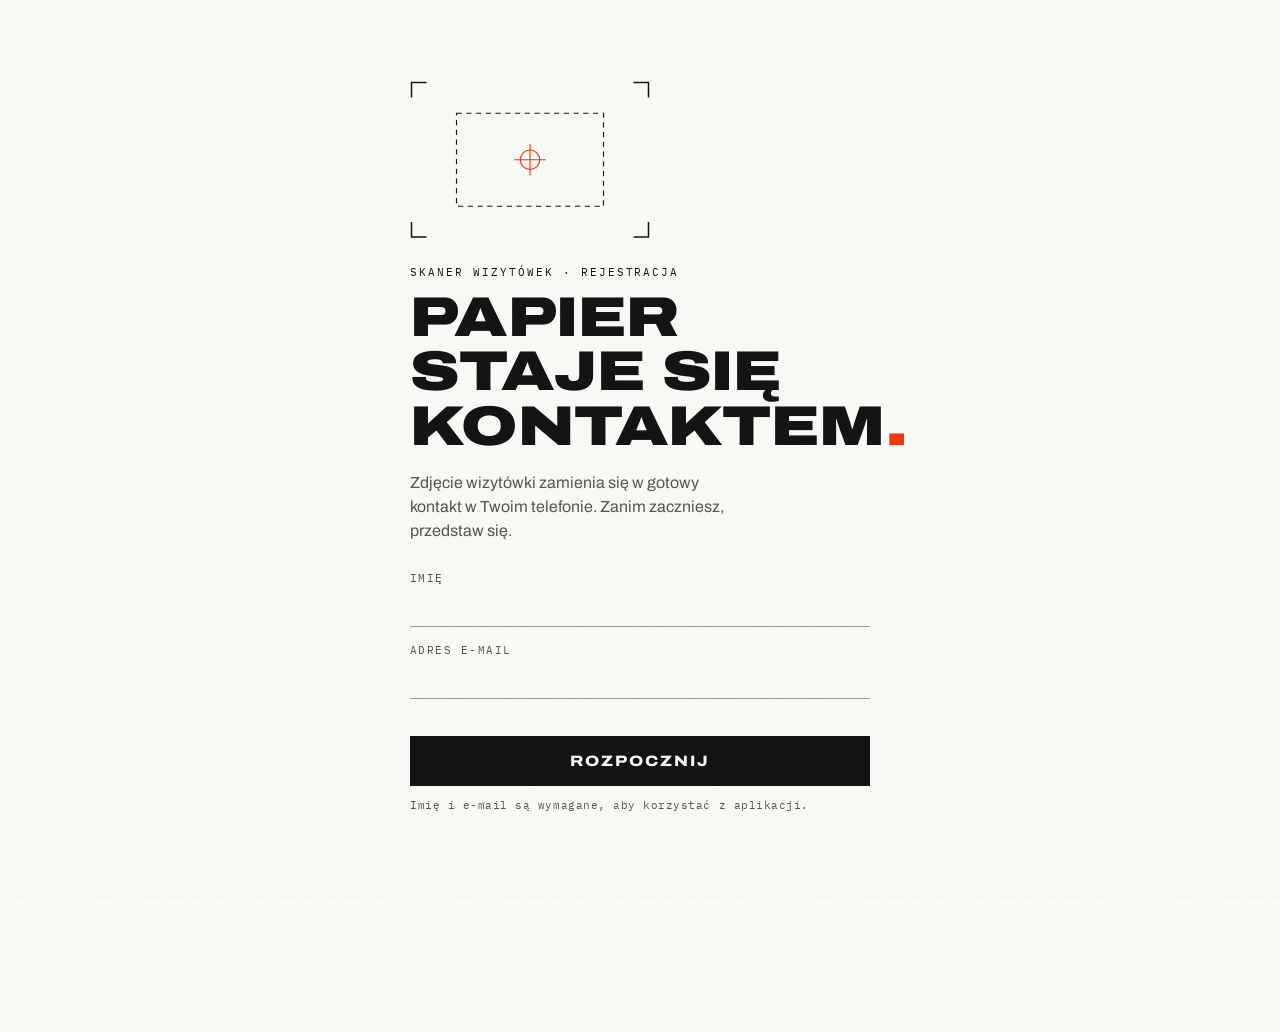
==== index.html @ 5fd6d6c7 "Fix wdrożenia: aplikacja w katalogu głównym repo (zero-config Vercel) Vercel wdrażał root repo, a in" ====
<!doctype html>
<html lang="pl">
<head>
<meta charset="utf-8">
<meta name="viewport" content="width=device-width, initial-scale=1, viewport-fit=cover">
<meta name="color-scheme" content="light">
<meta name="theme-color" content="#FAFAF7">
<title>Skaner Wizytówek</title>
<link rel="manifest" href="manifest.webmanifest">
<link rel="icon" href="logo.svg" type="image/svg+xml">
<link rel="icon" href="icons/icon-192.png" type="image/png">
<link rel="apple-touch-icon" href="icons/apple-touch-icon.png">
<link rel="preload" href="fonts/archivo-100_900-latin.woff2" as="font" type="font/woff2" crossorigin>
<link rel="preload" href="fonts/ibmplexmono-400-latin.woff2" as="font" type="font/woff2" crossorigin>
<link rel="stylesheet" href="fonts.css">
<link rel="stylesheet" href="style.css">
</head>
<body>

<!-- ================= BRAMKA: REJESTRACJA UŻYTKOWNIKA ================= -->
<section id="viewGate" class="gate hidden" aria-label="Rejestracja">
  <div class="gate-inner">
    <svg class="viewfinder pulse" viewBox="0 0 320 210" aria-hidden="true">
      <!-- crop marks w rogach -->
      <path d="M2 22 V2 H22 M298 2 H318 V22 M318 188 V208 H298 M22 208 H2 V188" fill="none" stroke="#101010" stroke-width="2"/>
      <!-- zarys wizytówki ISO 85.6:54 -->
      <rect x="62" y="43" width="196" height="124" fill="none" stroke="#101010" stroke-width="1.5" stroke-dasharray="7 6"/>
      <!-- paser (registration mark) -->
      <circle cx="160" cy="105" r="13" fill="none" stroke="#F2330D" stroke-width="1.5"/>
      <path d="M160 84 V126 M139 105 H181" stroke="#F2330D" stroke-width="1.5"/>
    </svg>

    <p class="kicker">Skaner wizytówek · rejestracja</p>
    <h1 class="gate-title">Papier<br>staje się<br>kontaktem<span class="dot">.</span></h1>
    <p class="gate-sub">Zdjęcie wizytówki zamienia się w gotowy kontakt w Twoim telefonie. Zanim zaczniesz, przedstaw się.</p>

    <form id="gateForm" novalidate>
      <label>Imię
        <input name="imie" autocomplete="given-name" required>
      </label>
      <label>Adres e-mail
        <input name="email" type="email" autocomplete="email" inputmode="email" required>
      </label>
      <p id="gateError" class="field-error" role="alert"></p>
      <button type="submit" class="btn-bar">Rozpocznij</button>
      <p class="footnote">Imię i e-mail są wymagane, aby korzystać z aplikacji.</p>
    </form>
  </div>
</section>

<!-- ================= APLIKACJA ================= -->
<div id="viewApp" class="hidden">

  <header class="masthead">
    <div class="mast-row">
      <h1 class="mast-title">Kontakty</h1>
      <button id="btnSettings" class="btn-icon" title="Ustawienia" aria-label="Ustawienia">
        <svg viewBox="0 0 24 24" fill="none" stroke="currentColor" stroke-width="1.7" aria-hidden="true">
          <path d="M4 7h10M18 7h2M4 12h4M12 12h8M4 17h13M20 17h0"/>
          <circle cx="16" cy="7" r="2"/><circle cx="10" cy="12" r="2"/><circle cx="18.5" cy="17" r="2"/>
        </svg>
      </button>
    </div>
    <p class="mast-metrics"><span id="contactCount">N° 000</span> pozycji · <span id="userLabel"></span></p>
    <div class="rule-double" aria-hidden="true"></div>
  </header>

  <main>
    <section id="viewList" aria-label="Lista kontaktów">
      <div class="search-row">
        <svg viewBox="0 0 24 24" fill="none" stroke="currentColor" stroke-width="1.7" aria-hidden="true">
          <circle cx="11" cy="11" r="7"/><path d="M21 21l-4.5-4.5"/>
        </svg>
        <input id="search" type="search" placeholder="Szukaj: nazwisko, firma, telefon" autocomplete="off">
      </div>

      <div class="export-row">
        <button id="btnExportCsv" class="btn-text">Eksport CSV ↓</button>
        <span class="sep" aria-hidden="true">/</span>
        <button id="btnExportVcfAll" class="btn-text">Wszystkie .vcf ↓</button>
      </div>

      <div id="emptyState" class="empty hidden">
        <svg class="viewfinder pulse" viewBox="0 0 320 210" aria-hidden="true">
          <path d="M2 22 V2 H22 M298 2 H318 V22 M318 188 V208 H298 M22 208 H2 V188" fill="none" stroke="#101010" stroke-width="2"/>
          <rect x="62" y="43" width="196" height="124" fill="none" stroke="#101010" stroke-width="1.5" stroke-dasharray="7 6"/>
          <circle cx="160" cy="105" r="13" fill="none" stroke="#F2330D" stroke-width="1.5"/>
          <path d="M160 84 V126 M139 105 H181" stroke="#F2330D" stroke-width="1.5"/>
        </svg>
        <h2 class="empty-title">Kartoteka jest pusta</h2>
        <p class="empty-sub">Zrób zdjęcie pierwszej wizytówki, a dane wpiszą się same.</p>
        <p class="empty-cue">↓ Skanuj wizytówkę</p>
      </div>

      <ol id="contactList" class="rows"></ol>
    </section>
  </main>

  <!-- BELKA SKANUJ -->
  <label id="scanBar" class="scanbar" for="fileInput">
    <span class="scanline" aria-hidden="true"></span>
    <svg viewBox="0 0 24 24" fill="none" stroke="currentColor" stroke-width="1.7" aria-hidden="true">
      <path d="M4 8V6a2 2 0 0 1 2-2h2M16 4h2a2 2 0 0 1 2 2v2M20 16v2a2 2 0 0 1-2 2h-2M8 20H6a2 2 0 0 1-2-2v-2"/>
      <circle cx="12" cy="12" r="3.5"/>
    </svg>
    <span id="scanLabel">Skanuj wizytówkę</span>
  </label>
  <input id="fileInput" type="file" accept="image/*" capture="environment" hidden>

</div>

<!-- MODAL: przetwarzanie -->
<div id="modalBusy" class="modal hidden" role="dialog" aria-modal="true">
  <div class="sheet sheet-busy">
    <div class="busy-strip" aria-hidden="true"></div>
    <p id="busyText" class="busy-label">Odczyt danych…</p>
  </div>
</div>

<!-- MODAL: korekta / edycja -->
<div id="modalEdit" class="modal hidden" role="dialog" aria-modal="true">
  <div class="sheet">
    <div class="sheet-head">
      <div>
        <h2 id="editTitle" class="sheet-title">Korekta</h2>
        <p class="sheet-sub">Sprawdź dane przed zapisem</p>
      </div>
      <button class="btn-icon" data-close="modalEdit" aria-label="Zamknij">
        <svg viewBox="0 0 24 24" fill="none" stroke="currentColor" stroke-width="1.7"><path d="M6 6l12 12M18 6L6 18"/></svg>
      </button>
    </div>
    <img id="editPhoto" class="edit-photo hidden" alt="Zdjęcie wizytówki">
    <form id="editForm" autocomplete="off">
      <fieldset>
        <legend>01 · Osoba</legend>
        <div class="grid2">
          <label>Imię <input name="imie"></label>
          <label>Nazwisko <input name="nazwisko"></label>
        </div>
        <label>Stanowisko <input name="stanowisko"></label>
      </fieldset>
      <fieldset>
        <legend>02 · Firma</legend>
        <label>Nazwa firmy <input name="firma"></label>
        <label>NIP <input name="nip" inputmode="numeric"></label>
      </fieldset>
      <fieldset>
        <legend>03 · Kontakt</legend>
        <label>Telefony (każdy w nowej linii) <textarea name="telefony" rows="2"></textarea></label>
        <label>E-maile (każdy w nowej linii) <textarea name="emaile" rows="2"></textarea></label>
        <label>Strony WWW <textarea name="www" rows="1"></textarea></label>
        <label>Ulica i numer <input name="ulica"></label>
        <div class="grid2">
          <label>Kod pocztowy <input name="kod_pocztowy"></label>
          <label>Miasto <input name="miasto"></label>
        </div>
        <label>Kraj <input name="kraj"></label>
      </fieldset>
      <fieldset>
        <legend>04 · Notatki</legend>
        <label>Notatki <textarea name="notatki" rows="2"></textarea></label>
      </fieldset>
      <div class="sheet-actions">
        <button type="button" class="btn-text" data-close="modalEdit">Anuluj</button>
        <button type="submit" class="btn-bar">Zapisz kontakt</button>
      </div>
    </form>
  </div>
</div>

<!-- MODAL: ustawienia -->
<div id="modalSettings" class="modal hidden" role="dialog" aria-modal="true">
  <div class="sheet">
    <div class="sheet-head">
      <div>
        <h2 class="sheet-title">Ustawienia</h2>
        <p class="sheet-sub">Silnik odczytu i konto</p>
      </div>
      <button class="btn-icon" data-close="modalSettings" aria-label="Zamknij">
        <svg viewBox="0 0 24 24" fill="none" stroke="currentColor" stroke-width="1.7"><path d="M6 6l12 12M18 6L6 18"/></svg>
      </button>
    </div>
    <form id="settingsForm">
      <fieldset>
        <legend>Użytkownik</legend>
        <p class="user-line"><span id="settingsUser"></span>
          <button type="button" id="btnLogout" class="btn-text danger">Wyloguj</button>
        </p>
      </fieldset>
      <fieldset>
        <legend>Silnik odczytu</legend>
        <label>Tryb
          <select name="mode">
            <option value="proxy">Serwer aplikacji (zalecany, klucz na serwerze)</option>
            <option value="direct">Własny klucz API w tej przeglądarce</option>
          </select>
        </label>
        <div id="rowPin">
          <label>PIN dostępu (jeśli serwer go wymaga) <input name="pin" type="password" placeholder="opcjonalny"></label>
        </div>
        <div id="rowKey" class="hidden">
          <label>Klucz API Anthropic <input name="apiKey" type="password" placeholder="sk-ant-…"></label>
          <p class="footnote warn">Klucz zapisuje się tylko w tej przeglądarce. Używaj wyłącznie osobistego klucza z limitem wydatków.</p>
        </div>
        <label>Model
          <select name="model">
            <option value="claude-opus-4-8">Claude Opus 4.8 · najdokładniejszy · ~8 gr/skan</option>
            <option value="claude-sonnet-5">Claude Sonnet 5 · szybki · ~4 gr/skan</option>
            <option value="claude-haiku-4-5">Claude Haiku 4.5 · najtańszy · ~2 gr/skan</option>
          </select>
        </label>
      </fieldset>
      <div class="sheet-actions">
        <button type="button" id="btnTestConn" class="btn-text">Testuj połączenie</button>
        <button type="submit" class="btn-bar">Zapisz</button>
      </div>
      <p id="connStatus" class="footnote"></p>
    </form>
  </div>
</div>

<div id="toast" class="toast hidden"></div>

<script src="app.js"></script>
</body>
</html>
---- fonts.css ----
/* Fonty self-hostowane (Google Fonts, licencja OFL). Wygenerowane automatycznie. */
/* latin-ext */
@font-face {
  font-family: 'Archivo';
  font-style: normal;
  font-weight: 100 900;
  font-stretch: 62% 125%;
  font-display: swap;
  src: url(fonts/archivo-100_900-latin-ext.woff2) format('woff2');
  unicode-range: U+0100-02BA, U+02BD-02C5, U+02C7-02CC, U+02CE-02D7, U+02DD-02FF, U+0304, U+0308, U+0329, U+1D00-1DBF, U+1E00-1E9F, U+1EF2-1EFF, U+2020, U+20A0-20AB, U+20AD-20C0, U+2113, U+2C60-2C7F, U+A720-A7FF;
}
/* latin */
@font-face {
  font-family: 'Archivo';
  font-style: normal;
  font-weight: 100 900;
  font-stretch: 62% 125%;
  font-display: swap;
  src: url(fonts/archivo-100_900-latin.woff2) format('woff2');
  unicode-range: U+0000-00FF, U+0131, U+0152-0153, U+02BB-02BC, U+02C6, U+02DA, U+02DC, U+0304, U+0308, U+0329, U+2000-206F, U+20AC, U+2122, U+2191, U+2193, U+2212, U+2215, U+FEFF, U+FFFD;
}
/* latin-ext */
@font-face {
  font-family: 'IBM Plex Mono';
  font-style: normal;
  font-weight: 400;
  font-display: swap;
  src: url(fonts/ibmplexmono-400-latin-ext.woff2) format('woff2');
  unicode-range: U+0100-02BA, U+02BD-02C5, U+02C7-02CC, U+02CE-02D7, U+02DD-02FF, U+0304, U+0308, U+0329, U+1D00-1DBF, U+1E00-1E9F, U+1EF2-1EFF, U+2020, U+20A0-20AB, U+20AD-20C0, U+2113, U+2C60-2C7F, U+A720-A7FF;
}
/* latin */
@font-face {
  font-family: 'IBM Plex Mono';
  font-style: normal;
  font-weight: 400;
  font-display: swap;
  src: url(fonts/ibmplexmono-400-latin.woff2) format('woff2');
  unicode-range: U+0000-00FF, U+0131, U+0152-0153, U+02BB-02BC, U+02C6, U+02DA, U+02DC, U+0304, U+0308, U+0329, U+2000-206F, U+20AC, U+2122, U+2191, U+2193, U+2212, U+2215, U+FEFF, U+FFFD;
}
/* latin-ext */
@font-face {
  font-family: 'IBM Plex Mono';
  font-style: normal;
  font-weight: 500;
  font-display: swap;
  src: url(fonts/ibmplexmono-500-latin-ext.woff2) format('woff2');
  unicode-range: U+0100-02BA, U+02BD-02C5, U+02C7-02CC, U+02CE-02D7, U+02DD-02FF, U+0304, U+0308, U+0329, U+1D00-1DBF, U+1E00-1E9F, U+1EF2-1EFF, U+2020, U+20A0-20AB, U+20AD-20C0, U+2113, U+2C60-2C7F, U+A720-A7FF;
}
/* latin */
@font-face {
  font-family: 'IBM Plex Mono';
  font-style: normal;
  font-weight: 500;
  font-display: swap;
  src: url(fonts/ibmplexmono-500-latin.woff2) format('woff2');
  unicode-range: U+0000-00FF, U+0131, U+0152-0153, U+02BB-02BC, U+02C6, U+02DA, U+02DC, U+0304, U+0308, U+0329, U+2000-206F, U+20AC, U+2122, U+2191, U+2193, U+2212, U+2215, U+FEFF, U+FFFD;
}
---- style.css ----
/* ============================================================
   SKANER WIZYTÓWEK — kierunek "AKCYDENS"
   Szwajcarska precyzja arkusza drukarskiego: papierowa biel,
   czarny tusz, jedna sygnałowa czerwień vermilion.

   KONTRAKT CZERWIENI (WCAG): #F2330D wolno używać WYŁĄCZNIE do
   elementów graficznych i napisów >= 18 px bold. Każdy drobny
   czerwony tekst używa ciemnego #C7280A. Nie łamać.
   ============================================================ */

:root {
  color-scheme: light;
  --paper: #FAFAF7;   /* tło arkusza */
  --sheet: #FFFFFF;   /* modale, karty */
  --ink: #101010;     /* tusz: tekst, linie, belka */
  --ink-2: #55534E;   /* tusz rozcieńczony: metadane, placeholdery */
  --hair: rgba(16, 16, 16, 0.18);  /* separatory listy */
  --verm: #F2330D;      /* akcent graficzny */
  --verm-dark: #C7280A; /* czerwony tekst drobny */
  --ease-sheet: cubic-bezier(0.22, 1, 0.36, 1);
}

* { box-sizing: border-box; }
html, body { margin: 0; padding: 0; }

body {
  background: var(--paper);
  color: var(--ink);
  font-family: 'Archivo', system-ui, sans-serif;
  font-weight: 400;
  font-size: 16px;
  line-height: 1.5;
  min-height: 100dvh;
  padding-bottom: 132px;
  -webkit-font-smoothing: antialiased;
}

/* Ziarno papieru — jeden fixed pseudo-element, nigdy na kartach */
body::after {
  content: '';
  position: fixed; inset: 0;
  pointer-events: none; z-index: 200;
  opacity: 0.05;
  background-image: url("data:image/svg+xml,%3Csvg xmlns='http://www.w3.org/2000/svg' width='180' height='180'%3E%3Cfilter id='n'%3E%3CfeTurbulence type='fractalNoise' baseFrequency='0.85' numOctaves='2'/%3E%3C/filter%3E%3Crect width='180' height='180' filter='url(%23n)'/%3E%3C/svg%3E");
}

/* ---------- Typografia narzędziowa ---------- */
.kicker, .mast-metrics, .export-row, .footnote, .empty-cue,
.rows .row-no, .rows .row-data, legend, label, .busy-label, .toast, .user-line {
  font-family: 'IBM Plex Mono', monospace;
}

.kicker {
  font-size: 11px; letter-spacing: 0.18em; text-transform: uppercase;
  color: var(--ink); margin: 0 0 10px;
}

h1, h2 { margin: 0; }

/* ---------- Masthead ---------- */
.masthead {
  padding: calc(18px + env(safe-area-inset-top)) 20px 0;
  max-width: 680px; margin: 0 auto;
}
.mast-row { display: flex; align-items: baseline; justify-content: space-between; }
.mast-title {
  font-weight: 900; font-stretch: 125%;
  text-transform: uppercase; letter-spacing: 0.015em;
  font-size: clamp(34px, 9vw, 46px); line-height: 1.02;
}
.mast-metrics {
  margin: 8px 0 12px;
  font-size: 11px; letter-spacing: 0.1em; text-transform: uppercase;
  color: var(--ink-2);
}
.mast-metrics #contactCount { color: var(--ink); }

.rule-double { border-top: 1px solid var(--ink); position: relative; }
.rule-double::after {
  content: ''; position: absolute; left: 0; right: 0; top: 3px;
  border-top: 1px solid var(--ink);
}

main { max-width: 680px; margin: 0 auto; padding: 0 20px; }

/* ---------- Wyszukiwarka ---------- */
.search-row {
  display: flex; align-items: center; gap: 10px;
  padding: 18px 0 10px; position: relative;
}
.search-row svg { width: 19px; height: 19px; flex: none; color: var(--ink); }
.search-row input {
  flex: 1; border: 0; background: transparent; outline: none;
  font: 500 16px 'Archivo', sans-serif; color: var(--ink);
  padding: 4px 0;
}
.search-row input::placeholder { color: var(--ink-2); font-weight: 400; }
.search-row::after {
  content: ''; position: absolute; left: 0; right: 0; bottom: 0;
  border-bottom: 1px solid var(--ink);
  transition: border-color .15s;
}
.search-row:focus-within::after { border-bottom: 2px solid var(--verm); }

/* ---------- Eksporty ---------- */
.export-row {
  display: flex; align-items: center; gap: 12px;
  padding: 12px 0 4px;
  font-size: 11px; letter-spacing: 0.12em; text-transform: uppercase;
}
.export-row .sep { color: var(--ink-2); }

.btn-text {
  border: 0; background: none; padding: 4px 0; cursor: pointer;
  font: 500 11px 'IBM Plex Mono', monospace;
  letter-spacing: 0.12em; text-transform: uppercase;
  color: var(--ink);
  text-decoration: underline; text-underline-offset: 4px; text-decoration-thickness: 1px;
}
.btn-text:hover { text-decoration-thickness: 2px; }
.btn-text.danger { color: var(--verm-dark); }

.btn-icon {
  border: 1px solid var(--ink); background: transparent; color: var(--ink);
  width: 40px; height: 40px; cursor: pointer; padding: 9px;
  display: inline-flex; align-items: center; justify-content: center;
  transition: background .12s, color .12s;
}
.btn-icon:hover { background: var(--ink); color: var(--paper); }
.btn-icon svg { width: 100%; height: 100%; }

/* ---------- Lista kontaktów ---------- */
.rows { list-style: none; margin: 6px 0 0; padding: 0; }
.row {
  display: grid;
  grid-template-columns: auto auto 1fr;
  grid-template-areas: "no thumb body" "no thumb actions";
  column-gap: 14px; row-gap: 8px;
  min-height: 72px; padding: 16px 0;
  border-bottom: 1px solid var(--hair);
  animation: row-in .24s var(--ease-sheet) both;
}
.row:nth-child(1) { animation-delay: 0ms; }
.row:nth-child(2) { animation-delay: 40ms; }
.row:nth-child(3) { animation-delay: 80ms; }
.row:nth-child(4) { animation-delay: 120ms; }
.row:nth-child(5) { animation-delay: 160ms; }
.row:nth-child(n+6) { animation-delay: 200ms; }
@keyframes row-in { from { opacity: 0; transform: translateY(10px); } to { opacity: 1; transform: none; } }

.row-no {
  grid-area: no; align-self: start;
  font-size: 10px; letter-spacing: 0.08em; color: var(--ink-2);
  padding-top: 3px; font-variant-numeric: tabular-nums;
}
.row-thumb {
  grid-area: thumb;
  width: 64px; height: 41px; object-fit: cover;
  background: var(--sheet);
  border: 1px solid var(--ink); padding: 3px; /* passe-partout */
}
.row-thumb.placeholder {
  display: flex; align-items: center; justify-content: center;
}
.row-thumb.placeholder svg { width: 22px; height: 22px; color: var(--ink-2); }
.row-body { grid-area: body; min-width: 0; }
.row-name {
  font-weight: 600; font-size: 17px; line-height: 1.25;
  overflow-wrap: anywhere;
}
.row-meta { color: var(--ink-2); font-size: 13.5px; overflow-wrap: anywhere; }
.row-data {
  color: var(--ink-2); font-size: 11px; letter-spacing: 0.02em;
  margin-top: 2px; overflow-wrap: anywhere;
}
.row-actions { grid-area: actions; display: flex; align-items: center; gap: 16px; }

.btn-chip {
  border: 1px solid var(--ink); background: var(--ink); color: var(--paper);
  font: 600 10.5px 'IBM Plex Mono', monospace;
  letter-spacing: 0.1em; text-transform: uppercase;
  padding: 7px 12px; cursor: pointer;
  transition: background .12s, color .12s;
}
.btn-chip:hover { background: transparent; color: var(--ink); }
.btn-chip:active { transform: translateY(1px); }

/* ---------- Stan pusty ---------- */
.empty { text-align: center; padding: 42px 10px 20px; }
.viewfinder { width: min(300px, 82vw); display: block; margin: 0 auto 8px; }
.pulse { animation: vf-pulse 2s ease-in-out infinite; }
@keyframes vf-pulse { 0%, 100% { transform: scale(1); } 50% { transform: scale(1.02); } }
.empty-title {
  font-weight: 900; font-stretch: 125%; text-transform: uppercase;
  font-size: clamp(21px, 6vw, 26px); letter-spacing: 0.01em; margin: 10px 0 6px;
}
.empty-sub { color: var(--ink-2); margin: 0 auto; max-width: 300px; }
.empty-cue {
  margin-top: 22px; font-size: 11px; letter-spacing: 0.16em;
  text-transform: uppercase; color: var(--verm-dark);
}

/* ---------- Belka SKANUJ ---------- */
.scanbar {
  position: fixed; left: 0; right: 0; bottom: 0; z-index: 60;
  display: flex; align-items: center; justify-content: center; gap: 12px;
  background: var(--ink); color: var(--paper);
  border-top: 3px solid var(--verm);
  min-height: 66px;
  padding: 14px 20px calc(14px + env(safe-area-inset-bottom));
  cursor: pointer; user-select: none;
  font-weight: 800; font-stretch: 118%;
  font-size: 17px; letter-spacing: 0.14em; text-transform: uppercase;
  overflow: hidden;
}
.scanbar:active { filter: brightness(1.25); }
.scanbar svg { width: 24px; height: 24px; flex: none; }
.scanbar .scanline {
  position: absolute; top: 0; bottom: 0; width: 2px;
  background: var(--verm);
  left: -3%; opacity: 0;
}
.scanbar.busy { pointer-events: none; }
.scanbar.busy .scanline { opacity: 1; animation: sweep 1.2s linear infinite; }
@keyframes sweep { from { left: -3%; } to { left: 103%; } }

/* ---------- Bramka rejestracji ---------- */
.gate {
  min-height: 100dvh; display: flex; align-items: center;
  padding: calc(24px + env(safe-area-inset-top)) 24px calc(30px + env(safe-area-inset-bottom));
}
.gate-inner { max-width: 460px; margin: 0 auto; width: 100%; }
.gate .viewfinder { width: min(240px, 62vw); margin: 0 0 26px; }
.gate-title {
  font-weight: 900; font-stretch: 125%; text-transform: uppercase;
  font-size: clamp(34px, 10.2vw, 56px); line-height: 0.98; letter-spacing: 0.005em;
  margin: 0 0 16px;
}
.gate-title .dot { color: var(--verm); }
.gate-sub { color: var(--ink-2); margin: 0 0 28px; max-width: 340px; }

/* ---------- Formularze ---------- */
label {
  display: block; margin-bottom: 16px;
  font-size: 10.5px; letter-spacing: 0.14em; text-transform: uppercase;
  color: var(--ink-2);
}
input, textarea, select {
  display: block; width: 100%; margin-top: 6px;
  border: 0; border-bottom: 1px solid rgba(16,16,16,0.4);
  background: transparent; border-radius: 0;
  padding: 8px 0; outline: none;
  font: 500 16px 'Archivo', sans-serif; color: var(--ink);
  letter-spacing: normal; text-transform: none;
  transition: border-color .15s;
}
input:focus, textarea:focus, select:focus {
  border-bottom: 2px solid var(--verm);
  margin-bottom: -1px; /* bez skoku layoutu */
}
textarea { resize: vertical; line-height: 1.45; }
select { appearance: none; -webkit-appearance: none; cursor: pointer;
  background-image: url("data:image/svg+xml,%3Csvg xmlns='http://www.w3.org/2000/svg' width='12' height='8'%3E%3Cpath d='M1 1l5 5 5-5' fill='none' stroke='%23101010' stroke-width='1.7'/%3E%3C/svg%3E");
  background-repeat: no-repeat; background-position: right 2px center; padding-right: 20px;
}

fieldset { border: 0; margin: 0 0 8px; padding: 0; min-width: 0; }
legend {
  display: flex; align-items: center; gap: 12px; width: 100%;
  padding: 14px 0 12px;
  font-size: 10px; letter-spacing: 0.16em; text-transform: uppercase;
  color: var(--ink);
}
legend::after { content: ''; flex: 1; border-top: 1px solid var(--ink); }

.grid2 { display: grid; grid-template-columns: 1fr 1fr; gap: 0 18px; }

.field-error {
  min-height: 1em; margin: 0 0 10px;
  font-size: 11px; letter-spacing: 0.06em; text-transform: uppercase;
  color: var(--verm-dark);
}
.footnote { font-size: 10.5px; letter-spacing: 0.05em; color: var(--ink-2); margin: 12px 0 0; }
.footnote.warn { color: var(--verm-dark); }
.user-line {
  display: flex; align-items: center; justify-content: space-between; gap: 12px;
  margin: 0 0 8px; font-size: 12px; letter-spacing: 0.04em; color: var(--ink);
  overflow-wrap: anywhere;
}

/* ---------- Przyciski główne ---------- */
.btn-bar {
  display: block; width: 100%;
  border: 1px solid var(--ink); background: var(--ink); color: var(--paper);
  padding: 16px 20px; cursor: pointer;
  font-family: 'Archivo', sans-serif;
  font-weight: 800; font-stretch: 118%; font-size: 15px;
  letter-spacing: 0.14em; text-transform: uppercase;
  transition: filter .12s;
}
.btn-bar:hover { filter: brightness(1.3); }
.btn-bar:active { transform: translateY(1px); }

/* ---------- Modale (arkusze) ---------- */
.modal {
  position: fixed; inset: 0; z-index: 80;
  background: rgba(16, 16, 16, 0.42);
  display: flex; align-items: flex-end; justify-content: center;
}
.sheet {
  background: var(--sheet);
  border: 1px solid var(--ink);
  width: 100%; max-width: 620px; max-height: 92dvh; overflow-y: auto;
  padding: 22px 22px calc(22px + env(safe-area-inset-bottom));
  animation: sheet-in .32s var(--ease-sheet);
  /* crop marks w rogach (8 gradientów) */
  background-image:
    linear-gradient(var(--ink), var(--ink)), linear-gradient(var(--ink), var(--ink)),
    linear-gradient(var(--ink), var(--ink)), linear-gradient(var(--ink), var(--ink)),
    linear-gradient(var(--ink), var(--ink)), linear-gradient(var(--ink), var(--ink)),
    linear-gradient(var(--ink), var(--ink)), linear-gradient(var(--ink), var(--ink));
  background-repeat: no-repeat;
  background-size: 14px 1px, 1px 14px, 14px 1px, 1px 14px, 14px 1px, 1px 14px, 14px 1px, 1px 14px;
  background-position:
    left 6px top 6px, left 6px top 6px,
    right 6px top 6px, right 6px top 6px,
    left 6px bottom 6px, left 6px bottom 6px,
    right 6px bottom 6px, right 6px bottom 6px;
}
@keyframes sheet-in { from { transform: translateY(48px); opacity: 0.4; } to { transform: none; opacity: 1; } }
@media (min-width: 700px) {
  .modal { align-items: center; padding: 24px; }
}

.sheet-head {
  display: flex; align-items: flex-start; justify-content: space-between;
  gap: 14px; margin-bottom: 16px;
}
.sheet-title {
  font-weight: 900; font-stretch: 125%; text-transform: uppercase;
  font-size: clamp(24px, 7vw, 30px); line-height: 1.05;
}
.sheet-sub {
  margin: 4px 0 0; font-family: 'IBM Plex Mono', monospace;
  font-size: 10.5px; letter-spacing: 0.12em; text-transform: uppercase;
  color: var(--ink-2);
}
.sheet-actions {
  display: flex; align-items: center; justify-content: space-between; gap: 16px;
  margin-top: 18px;
}
.sheet-actions .btn-bar { width: auto; flex: 1; max-width: 300px; }

.edit-photo {
  width: 100%; max-height: 200px; object-fit: contain;
  background: var(--paper); border: 1px solid var(--ink); padding: 4px;
  margin-bottom: 6px;
}

/* ---------- Przetwarzanie ---------- */
.sheet-busy {
  max-width: 340px; text-align: center; padding: 34px 26px;
  align-self: center; margin: 0 20px;
}
.busy-strip {
  height: 3px; background: rgba(16,16,16,0.12);
  position: relative; overflow: hidden; margin-bottom: 20px;
}
.busy-strip::after {
  content: ''; position: absolute; top: 0; bottom: 0; width: 34%;
  background: var(--verm);
  animation: strip 1.1s linear infinite;
}
@keyframes strip { from { left: -34%; } to { left: 100%; } }
.busy-label {
  margin: 0; font-size: 12px; letter-spacing: 0.16em; text-transform: uppercase;
}

/* ---------- Toast (NAD belką SKANUJ) ---------- */
.toast {
  position: fixed; left: 16px; right: 16px;
  bottom: calc(94px + env(safe-area-inset-bottom));
  z-index: 90;
  background: var(--ink); color: var(--paper);
  border-left: 3px solid var(--paper);
  padding: 13px 16px;
  font-size: 11px; letter-spacing: 0.08em; text-transform: uppercase;
  max-width: 620px; margin: 0 auto;
  animation: sheet-in .2s var(--ease-sheet);
}
.toast.error { border-left-color: var(--verm); }

/* ---------- Dostępność ---------- */
@media (prefers-reduced-motion: reduce) {
  *, *::before, *::after { animation: none !important; transition: none !important; }
}

.hidden, [hidden] { display: none !important; }
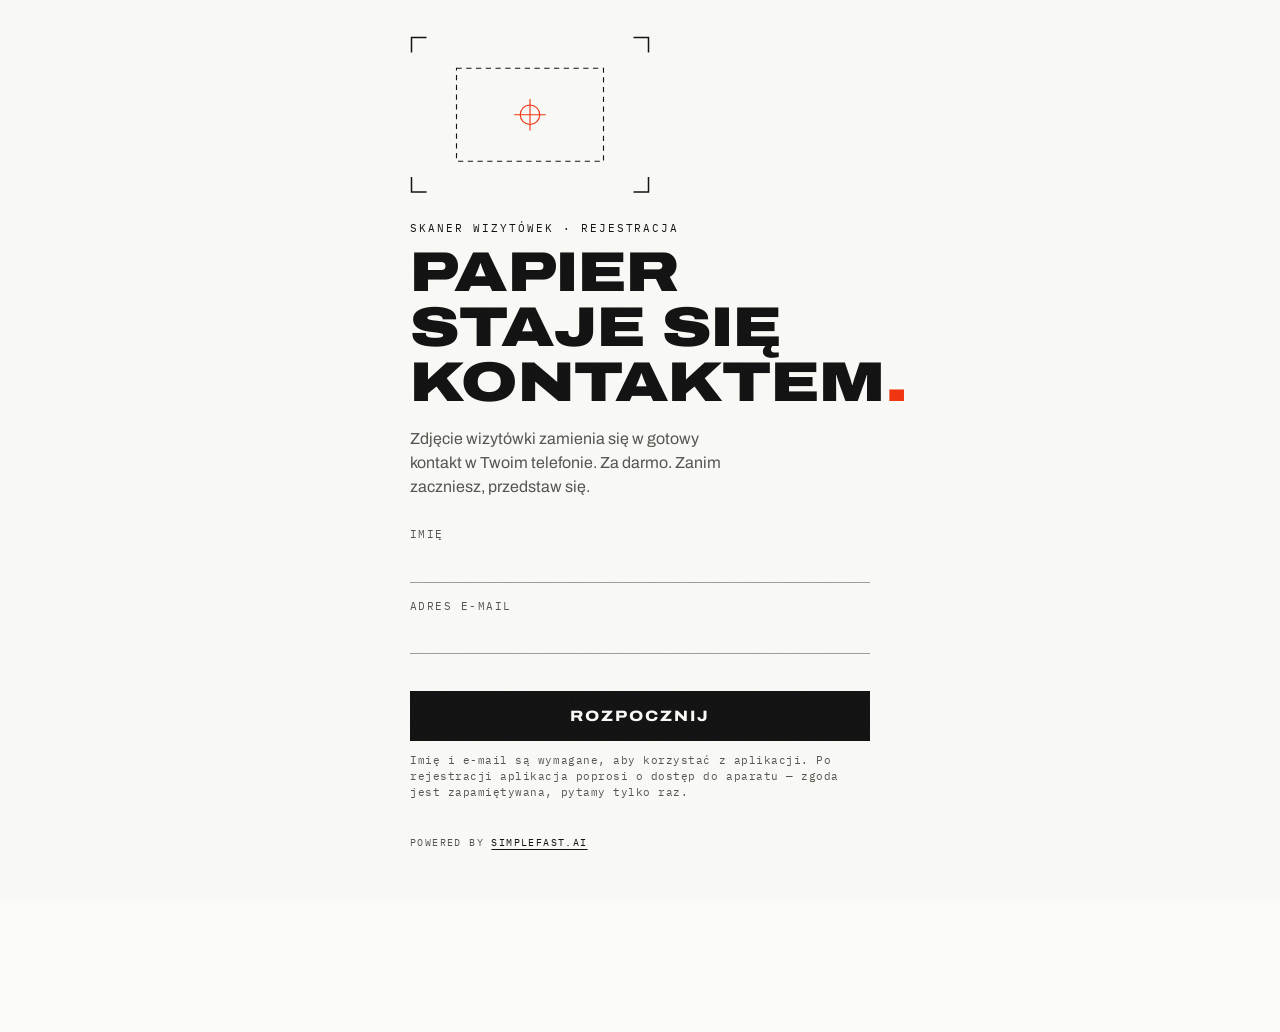
==== commit 8d80d17d: "Skaner z ramka na zywo, instalacja PWA, stopka SimpleFast.AI, uproszczone ustawienia - Aparat na zyw" ====
--- a/index.html
+++ b/index.html
@@ -21,18 +21,15 @@
 <section id="viewGate" class="gate hidden" aria-label="Rejestracja">
   <div class="gate-inner">
     <svg class="viewfinder pulse" viewBox="0 0 320 210" aria-hidden="true">
-      <!-- crop marks w rogach -->
       <path d="M2 22 V2 H22 M298 2 H318 V22 M318 188 V208 H298 M22 208 H2 V188" fill="none" stroke="#101010" stroke-width="2"/>
-      <!-- zarys wizytówki ISO 85.6:54 -->
       <rect x="62" y="43" width="196" height="124" fill="none" stroke="#101010" stroke-width="1.5" stroke-dasharray="7 6"/>
-      <!-- paser (registration mark) -->
       <circle cx="160" cy="105" r="13" fill="none" stroke="#F2330D" stroke-width="1.5"/>
       <path d="M160 84 V126 M139 105 H181" stroke="#F2330D" stroke-width="1.5"/>
     </svg>
 
     <p class="kicker">Skaner wizytówek · rejestracja</p>
     <h1 class="gate-title">Papier<br>staje się<br>kontaktem<span class="dot">.</span></h1>
-    <p class="gate-sub">Zdjęcie wizytówki zamienia się w gotowy kontakt w Twoim telefonie. Zanim zaczniesz, przedstaw się.</p>
+    <p class="gate-sub">Zdjęcie wizytówki zamienia się w gotowy kontakt w Twoim telefonie. Za darmo. Zanim zaczniesz, przedstaw się.</p>
 
     <form id="gateForm" novalidate>
       <label>Imię
@@ -43,8 +40,11 @@
       </label>
       <p id="gateError" class="field-error" role="alert"></p>
       <button type="submit" class="btn-bar">Rozpocznij</button>
-      <p class="footnote">Imię i e-mail są wymagane, aby korzystać z aplikacji.</p>
+      <p class="footnote">Imię i e-mail są wymagane, aby korzystać z aplikacji. Po rejestracji aplikacja
+      poprosi o dostęp do aparatu — zgoda jest zapamiętywana, pytamy tylko raz.</p>
     </form>
+
+    <p class="powered">Powered by <a href="https://simplefast.ai" target="_blank" rel="noopener">SimpleFast.AI</a></p>
   </div>
 </section>
 
@@ -63,6 +63,7 @@
     </div>
     <p class="mast-metrics"><span id="contactCount">N° 000</span> pozycji · <span id="userLabel"></span></p>
     <div class="rule-double" aria-hidden="true"></div>
+    <button id="btnInstallBanner" class="btn-text install-banner hidden">Zainstaluj aplikację na telefonie ↓</button>
   </header>
 
   <main>
@@ -88,25 +89,46 @@
           <path d="M160 84 V126 M139 105 H181" stroke="#F2330D" stroke-width="1.5"/>
         </svg>
         <h2 class="empty-title">Kartoteka jest pusta</h2>
-        <p class="empty-sub">Zrób zdjęcie pierwszej wizytówki, a dane wpiszą się same.</p>
+        <p class="empty-sub">Wyceluj w pierwszą wizytówkę, a dane wpiszą się same.</p>
         <p class="empty-cue">↓ Skanuj wizytówkę</p>
       </div>
 
       <ol id="contactList" class="rows"></ol>
+
+      <p class="powered">Powered by <a href="https://simplefast.ai" target="_blank" rel="noopener">SimpleFast.AI</a></p>
     </section>
   </main>
 
   <!-- BELKA SKANUJ -->
-  <label id="scanBar" class="scanbar" for="fileInput">
+  <button id="scanBar" class="scanbar" type="button">
     <span class="scanline" aria-hidden="true"></span>
     <svg viewBox="0 0 24 24" fill="none" stroke="currentColor" stroke-width="1.7" aria-hidden="true">
       <path d="M4 8V6a2 2 0 0 1 2-2h2M16 4h2a2 2 0 0 1 2 2v2M20 16v2a2 2 0 0 1-2 2h-2M8 20H6a2 2 0 0 1-2-2v-2"/>
       <circle cx="12" cy="12" r="3.5"/>
     </svg>
     <span id="scanLabel">Skanuj wizytówkę</span>
-  </label>
+  </button>
   <input id="fileInput" type="file" accept="image/*" capture="environment" hidden>
 
+</div>
+
+<!-- MODAL: SKANER (aparat na żywo) -->
+<div id="modalScanner" class="modal scanner hidden" role="dialog" aria-modal="true">
+  <div class="scanner-stage">
+    <video id="camVideo" autoplay playsinline muted></video>
+    <div class="scan-guide" aria-hidden="true"></div>
+    <div class="scanner-top">
+      <p class="scanner-hint">Ustaw wizytówkę w ramce</p>
+      <button id="btnScanClose" class="btn-icon light" aria-label="Zamknij">
+        <svg viewBox="0 0 24 24" fill="none" stroke="currentColor" stroke-width="1.7"><path d="M6 6l12 12M18 6L6 18"/></svg>
+      </button>
+    </div>
+    <div class="scanner-controls">
+      <button id="btnGallery" class="btn-text light">Z galerii</button>
+      <button id="btnShutter" aria-label="Zrób zdjęcie"></button>
+      <span class="scanner-spacer" aria-hidden="true"></span>
+    </div>
+  </div>
 </div>
 
 <!-- MODAL: przetwarzanie -->
@@ -174,48 +196,51 @@
     <div class="sheet-head">
       <div>
         <h2 class="sheet-title">Ustawienia</h2>
-        <p class="sheet-sub">Silnik odczytu i konto</p>
+        <p class="sheet-sub">Konto i aplikacja</p>
       </div>
       <button class="btn-icon" data-close="modalSettings" aria-label="Zamknij">
         <svg viewBox="0 0 24 24" fill="none" stroke="currentColor" stroke-width="1.7"><path d="M6 6l12 12M18 6L6 18"/></svg>
       </button>
     </div>
-    <form id="settingsForm">
-      <fieldset>
-        <legend>Użytkownik</legend>
-        <p class="user-line"><span id="settingsUser"></span>
-          <button type="button" id="btnLogout" class="btn-text danger">Wyloguj</button>
-        </p>
-      </fieldset>
-      <fieldset>
-        <legend>Silnik odczytu</legend>
-        <label>Tryb
-          <select name="mode">
-            <option value="proxy">Serwer aplikacji (zalecany, klucz na serwerze)</option>
-            <option value="direct">Własny klucz API w tej przeglądarce</option>
-          </select>
-        </label>
-        <div id="rowPin">
-          <label>PIN dostępu (jeśli serwer go wymaga) <input name="pin" type="password" placeholder="opcjonalny"></label>
-        </div>
-        <div id="rowKey" class="hidden">
-          <label>Klucz API Anthropic <input name="apiKey" type="password" placeholder="sk-ant-…"></label>
-          <p class="footnote warn">Klucz zapisuje się tylko w tej przeglądarce. Używaj wyłącznie osobistego klucza z limitem wydatków.</p>
-        </div>
-        <label>Model
-          <select name="model">
-            <option value="claude-opus-4-8">Claude Opus 4.8 · najdokładniejszy · ~8 gr/skan</option>
-            <option value="claude-sonnet-5">Claude Sonnet 5 · szybki · ~4 gr/skan</option>
-            <option value="claude-haiku-4-5">Claude Haiku 4.5 · najtańszy · ~2 gr/skan</option>
-          </select>
-        </label>
-      </fieldset>
-      <div class="sheet-actions">
-        <button type="button" id="btnTestConn" class="btn-text">Testuj połączenie</button>
-        <button type="submit" class="btn-bar">Zapisz</button>
-      </div>
+    <fieldset>
+      <legend>Użytkownik</legend>
+      <p class="user-line"><span id="settingsUser"></span>
+        <button type="button" id="btnLogout" class="btn-text danger">Wyloguj</button>
+      </p>
+    </fieldset>
+    <fieldset>
+      <legend>Aplikacja</legend>
+      <button type="button" id="btnInstall" class="btn-bar">Zainstaluj na telefonie</button>
+      <p class="footnote">Aplikacja zainstaluje się z ikoną na ekranie głównym i będzie działać jak zwykła apka.</p>
+      <button type="button" id="btnTestConn" class="btn-text">Testuj połączenie z serwerem</button>
       <p id="connStatus" class="footnote"></p>
-    </form>
+    </fieldset>
+    <p class="powered">Powered by <a href="https://simplefast.ai" target="_blank" rel="noopener">SimpleFast.AI</a></p>
+  </div>
+</div>
+
+<!-- MODAL: instrukcja instalacji (iPhone / gdy brak automatycznej) -->
+<div id="modalInstall" class="modal hidden" role="dialog" aria-modal="true">
+  <div class="sheet">
+    <div class="sheet-head">
+      <div>
+        <h2 class="sheet-title">Instalacja</h2>
+        <p class="sheet-sub">Dodaj aplikację do ekranu głównego</p>
+      </div>
+      <button class="btn-icon" data-close="modalInstall" aria-label="Zamknij">
+        <svg viewBox="0 0 24 24" fill="none" stroke="currentColor" stroke-width="1.7"><path d="M6 6l12 12M18 6L6 18"/></svg>
+      </button>
+    </div>
+    <ol class="install-steps" id="installStepsIos">
+      <li>Na dole Safari kliknij przycisk <strong>Udostępnij</strong> (kwadrat ze strzałką w górę).</li>
+      <li>Przewiń listę i wybierz <strong>„Do ekranu początkowego"</strong>.</li>
+      <li>Potwierdź przyciskiem <strong>Dodaj</strong> — ikona pojawi się na ekranie głównym.</li>
+    </ol>
+    <ol class="install-steps hidden" id="installStepsAndroid">
+      <li>Kliknij <strong>menu ⋮</strong> w prawym górnym rogu przeglądarki.</li>
+      <li>Wybierz <strong>„Dodaj do ekranu głównego"</strong> / <strong>„Zainstaluj aplikację"</strong>.</li>
+      <li>Potwierdź — ikona pojawi się na ekranie głównym.</li>
+    </ol>
   </div>
 </div>
 
--- a/style.css
+++ b/style.css
@@ -203,12 +203,14 @@
 /* ---------- Belka SKANUJ ---------- */
 .scanbar {
   position: fixed; left: 0; right: 0; bottom: 0; z-index: 60;
+  width: 100%;
   display: flex; align-items: center; justify-content: center; gap: 12px;
   background: var(--ink); color: var(--paper);
-  border-top: 3px solid var(--verm);
+  border: 0; border-top: 3px solid var(--verm);
   min-height: 66px;
   padding: 14px 20px calc(14px + env(safe-area-inset-bottom));
   cursor: pointer; user-select: none;
+  font-family: 'Archivo', system-ui, sans-serif;
   font-weight: 800; font-stretch: 118%;
   font-size: 17px; letter-spacing: 0.14em; text-transform: uppercase;
   overflow: hidden;
@@ -332,6 +334,7 @@
   .modal { align-items: center; padding: 24px; }
 }
 
+.modal.scanner .scanner-stage { animation: none; }
 .sheet-head {
   display: flex; align-items: flex-start; justify-content: space-between;
   gap: 14px; margin-bottom: 16px;
@@ -390,6 +393,83 @@
 }
 .toast.error { border-left-color: var(--verm); }
 
+/* ---------- Skaner: aparat na żywo ---------- */
+.modal.scanner { background: var(--ink); align-items: stretch; padding: 0; }
+.scanner-stage { position: relative; width: 100%; height: 100dvh; overflow: hidden; }
+#camVideo {
+  position: absolute; inset: 0; width: 100%; height: 100%;
+  object-fit: cover; background: var(--ink);
+}
+.scan-guide {
+  position: absolute; left: 50%; top: 44%;
+  transform: translate(-50%, -50%);
+  width: min(86vw, 560px); aspect-ratio: 85.6 / 54;
+  /* przyciemnienie wszystkiego POZA ramką */
+  box-shadow: 0 0 0 200vmax rgba(16, 16, 16, 0.55);
+  border: 1.5px dashed rgba(250, 250, 247, 0.85);
+  /* narożniki ramki (8 gradientów w kolorze vermilion) */
+  background-image:
+    linear-gradient(var(--verm), var(--verm)), linear-gradient(var(--verm), var(--verm)),
+    linear-gradient(var(--verm), var(--verm)), linear-gradient(var(--verm), var(--verm)),
+    linear-gradient(var(--verm), var(--verm)), linear-gradient(var(--verm), var(--verm)),
+    linear-gradient(var(--verm), var(--verm)), linear-gradient(var(--verm), var(--verm));
+  background-repeat: no-repeat;
+  background-size: 26px 3px, 3px 26px, 26px 3px, 3px 26px, 26px 3px, 3px 26px, 26px 3px, 3px 26px;
+  background-position:
+    left -1px top -1px, left -1px top -1px,
+    right -1px top -1px, right -1px top -1px,
+    left -1px bottom -1px, left -1px bottom -1px,
+    right -1px bottom -1px, right -1px bottom -1px;
+}
+.scanner-top {
+  position: absolute; left: 0; right: 0; top: 0;
+  display: flex; align-items: center; justify-content: space-between; gap: 12px;
+  padding: calc(16px + env(safe-area-inset-top)) 18px 12px;
+}
+.scanner-hint {
+  margin: 0; font-family: 'IBM Plex Mono', monospace;
+  font-size: 11px; letter-spacing: 0.16em; text-transform: uppercase;
+  color: var(--paper);
+}
+.btn-icon.light { border-color: var(--paper); color: var(--paper); }
+.btn-icon.light:hover { background: var(--paper); color: var(--ink); }
+.btn-text.light { color: var(--paper); }
+.scanner-controls {
+  position: absolute; left: 0; right: 0; bottom: 0;
+  display: flex; align-items: center; justify-content: space-between;
+  padding: 18px 26px calc(26px + env(safe-area-inset-bottom));
+}
+.scanner-spacer { width: 64px; }
+#btnShutter {
+  width: 74px; height: 74px; border-radius: 50%;
+  background: var(--verm); border: 4px solid var(--paper);
+  cursor: pointer; transition: transform .08s;
+}
+#btnShutter:active { transform: scale(0.92); }
+
+/* ---------- Instalacja i stopka ---------- */
+.install-banner {
+  display: block; width: 100%; text-align: center;
+  padding: 12px 0 2px;
+}
+.install-steps {
+  margin: 4px 0 8px; padding-left: 20px;
+  font-size: 15px; line-height: 1.6;
+}
+.install-steps li { margin-bottom: 10px; }
+.powered {
+  margin: 30px 0 8px; text-align: center;
+  font-family: 'IBM Plex Mono', monospace;
+  font-size: 10px; letter-spacing: 0.14em; text-transform: uppercase;
+  color: var(--ink-2);
+}
+.powered a {
+  color: var(--ink); text-decoration: underline;
+  text-underline-offset: 3px; text-decoration-thickness: 1px;
+}
+.powered a:hover { text-decoration-thickness: 2px; }
+.gate .powered { margin-top: 34px; text-align: left; }
+
 /* ---------- Dostępność ---------- */
 @media (prefers-reduced-motion: reduce) {
   *, *::before, *::after { animation: none !important; transition: none !important; }
